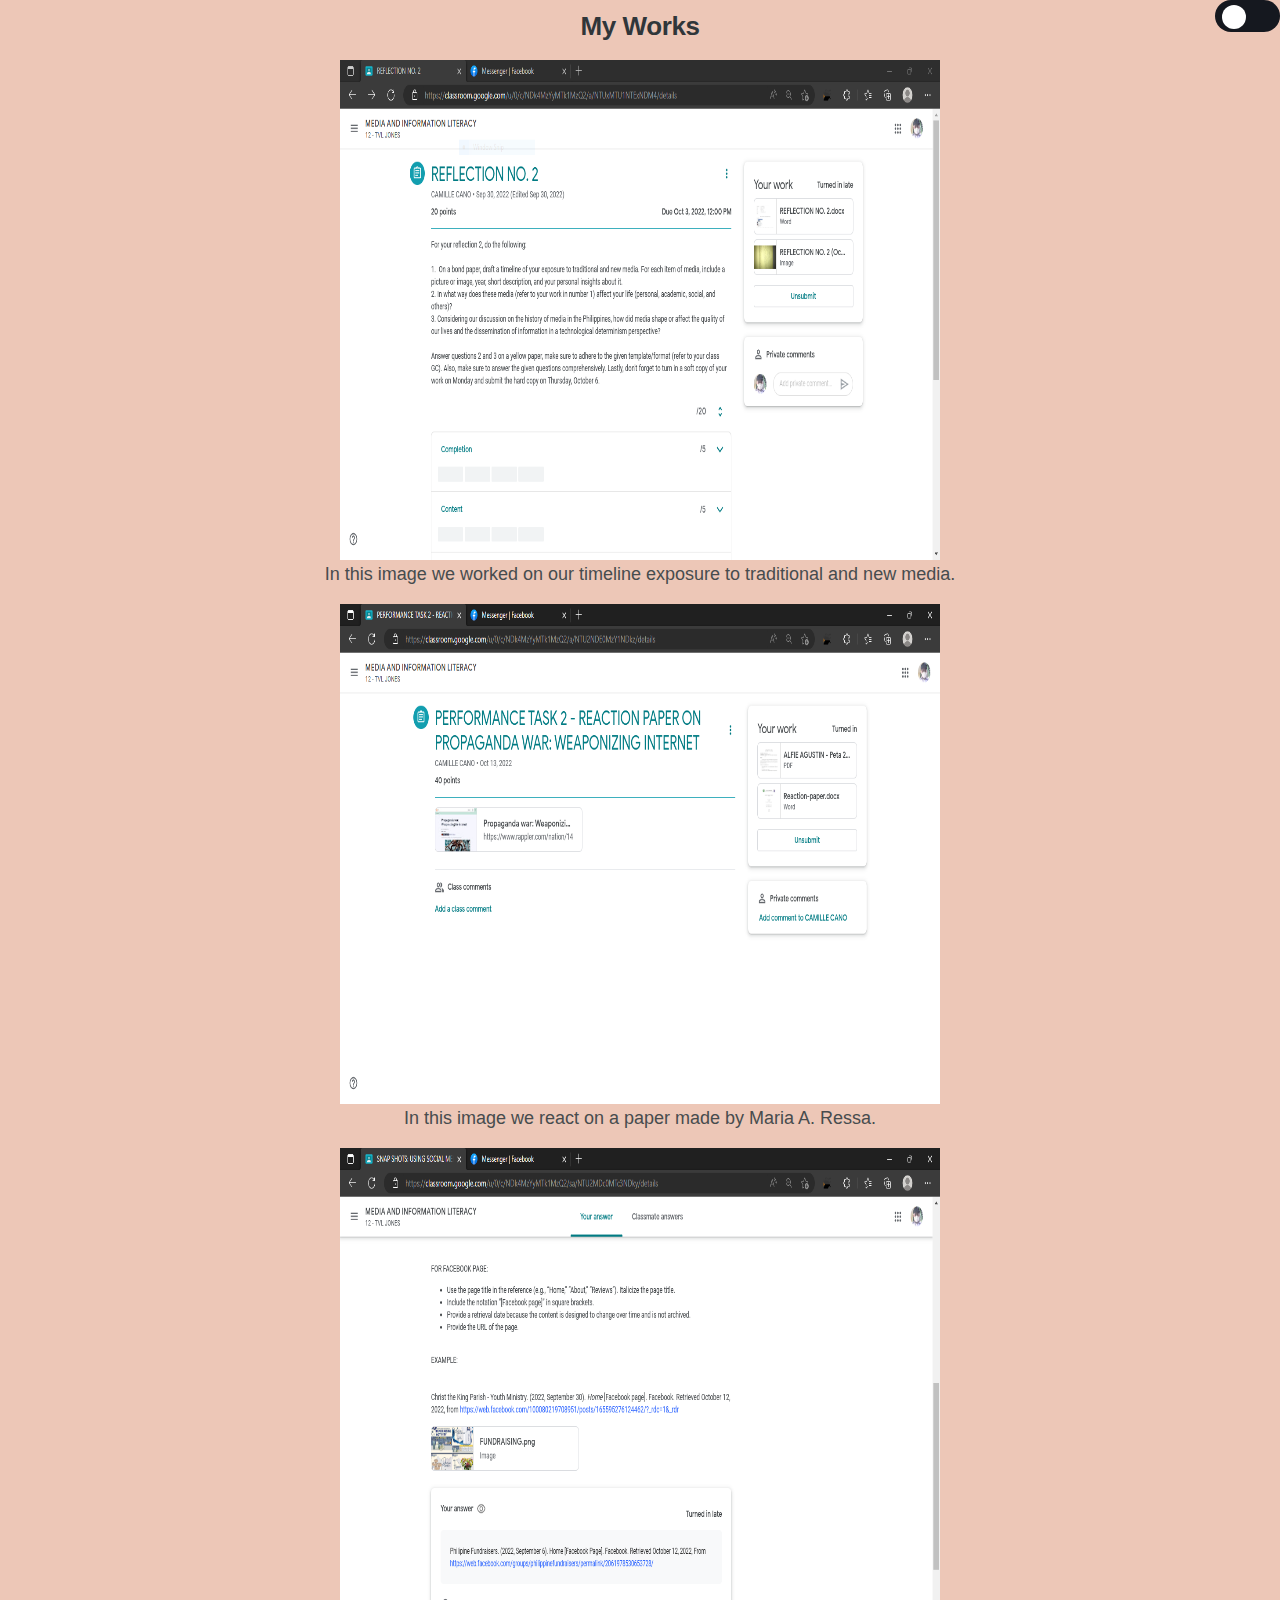
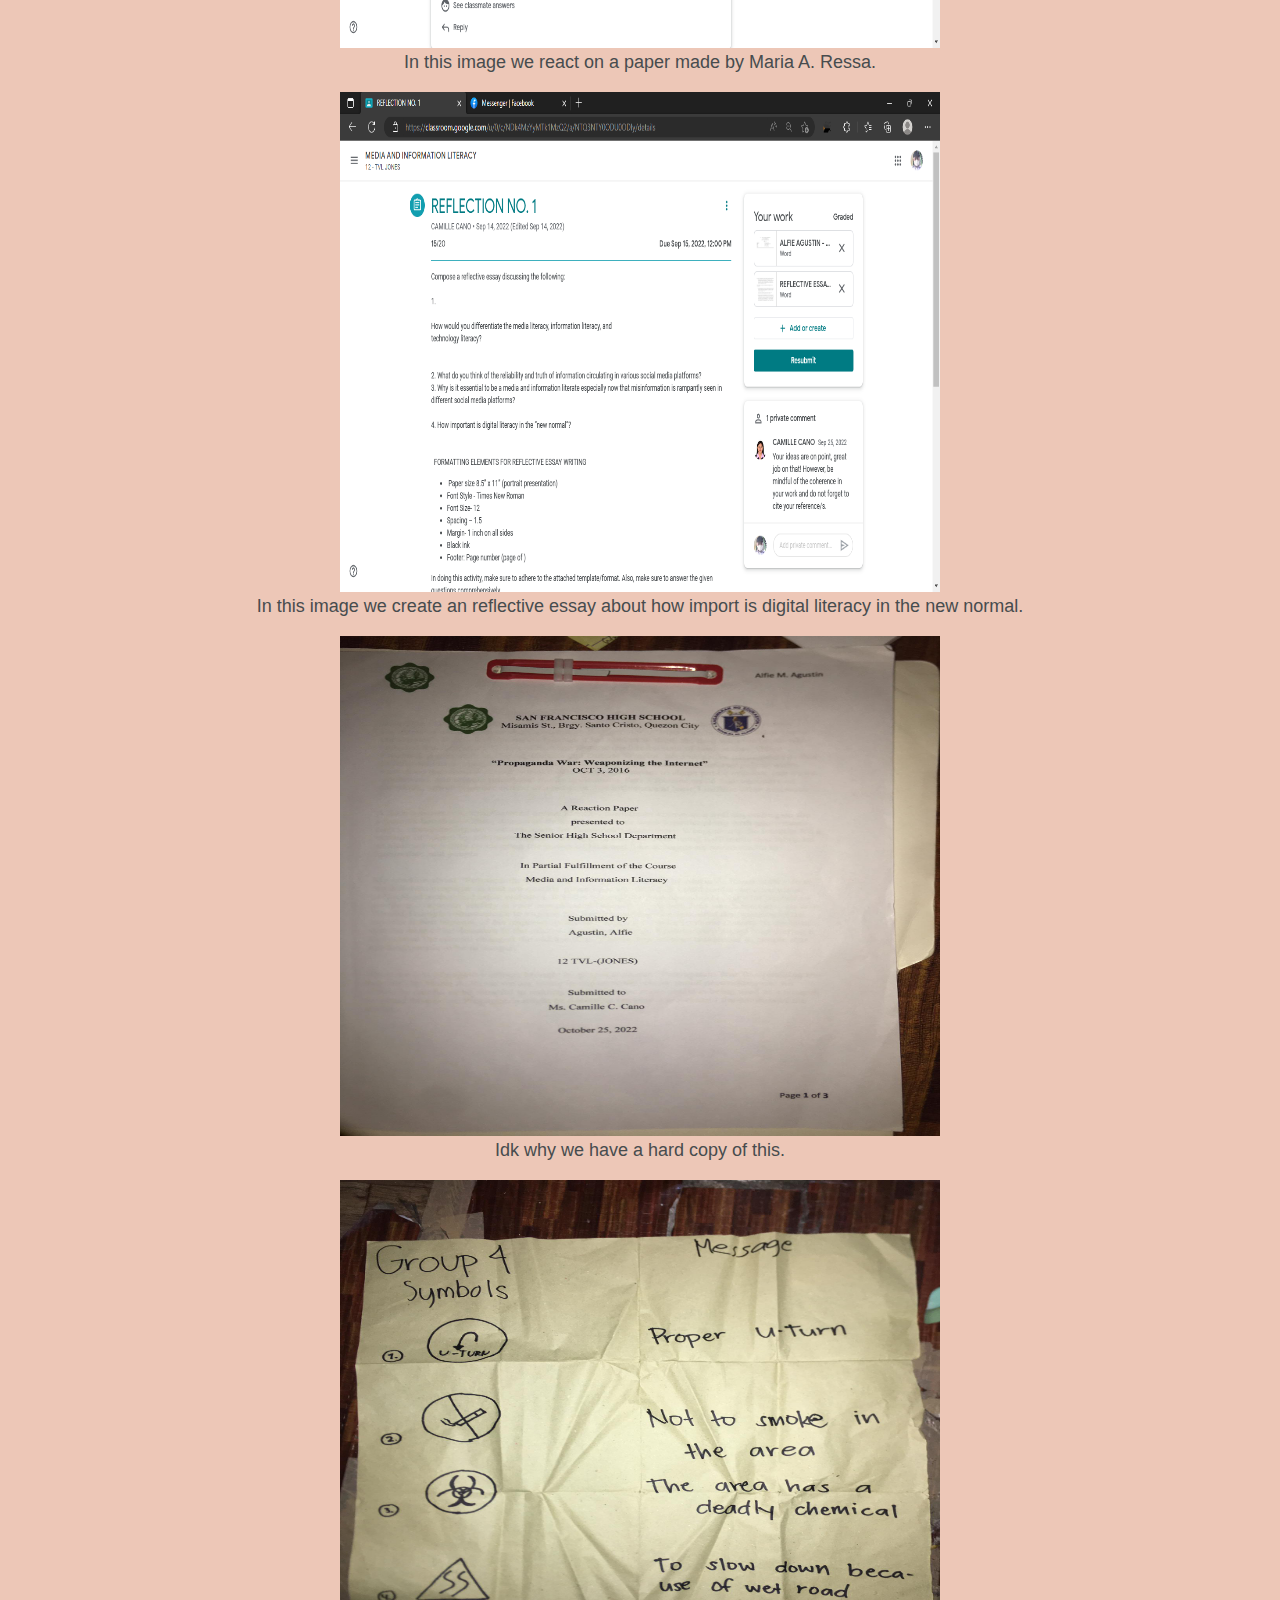
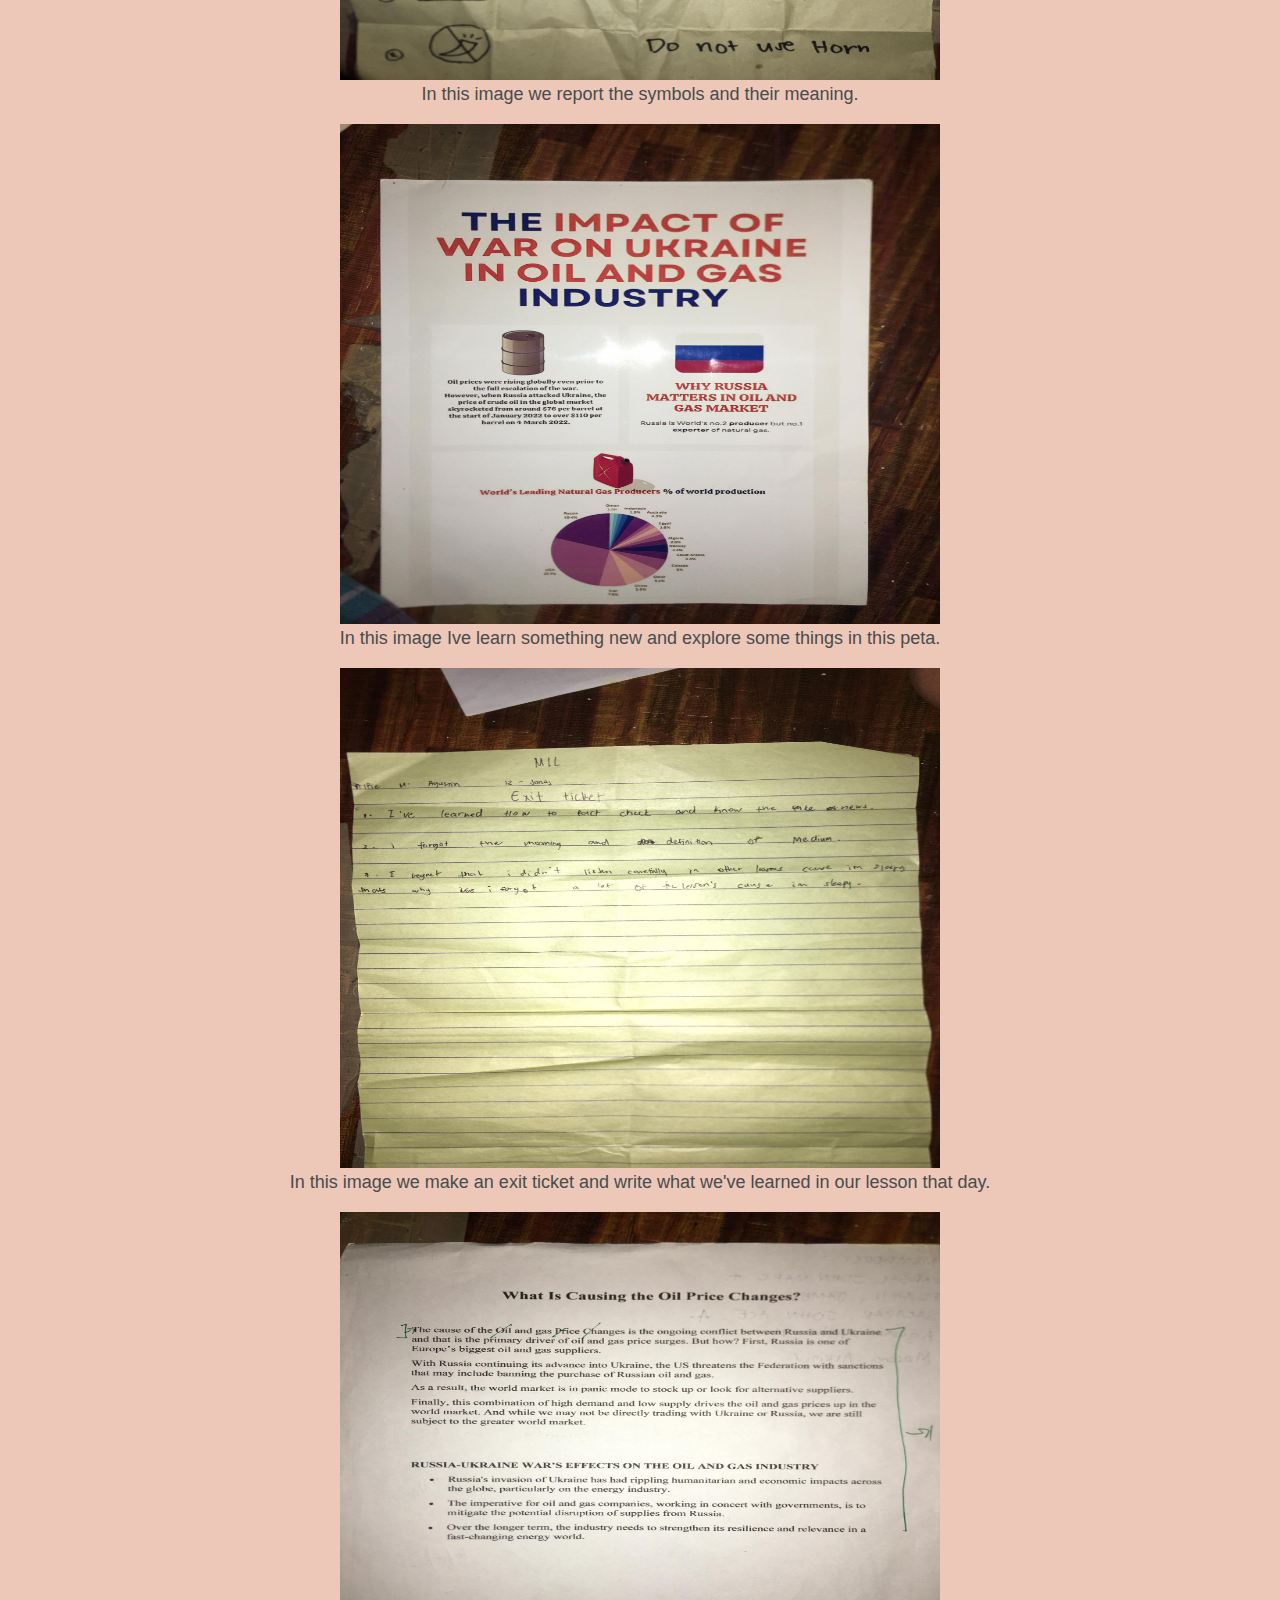
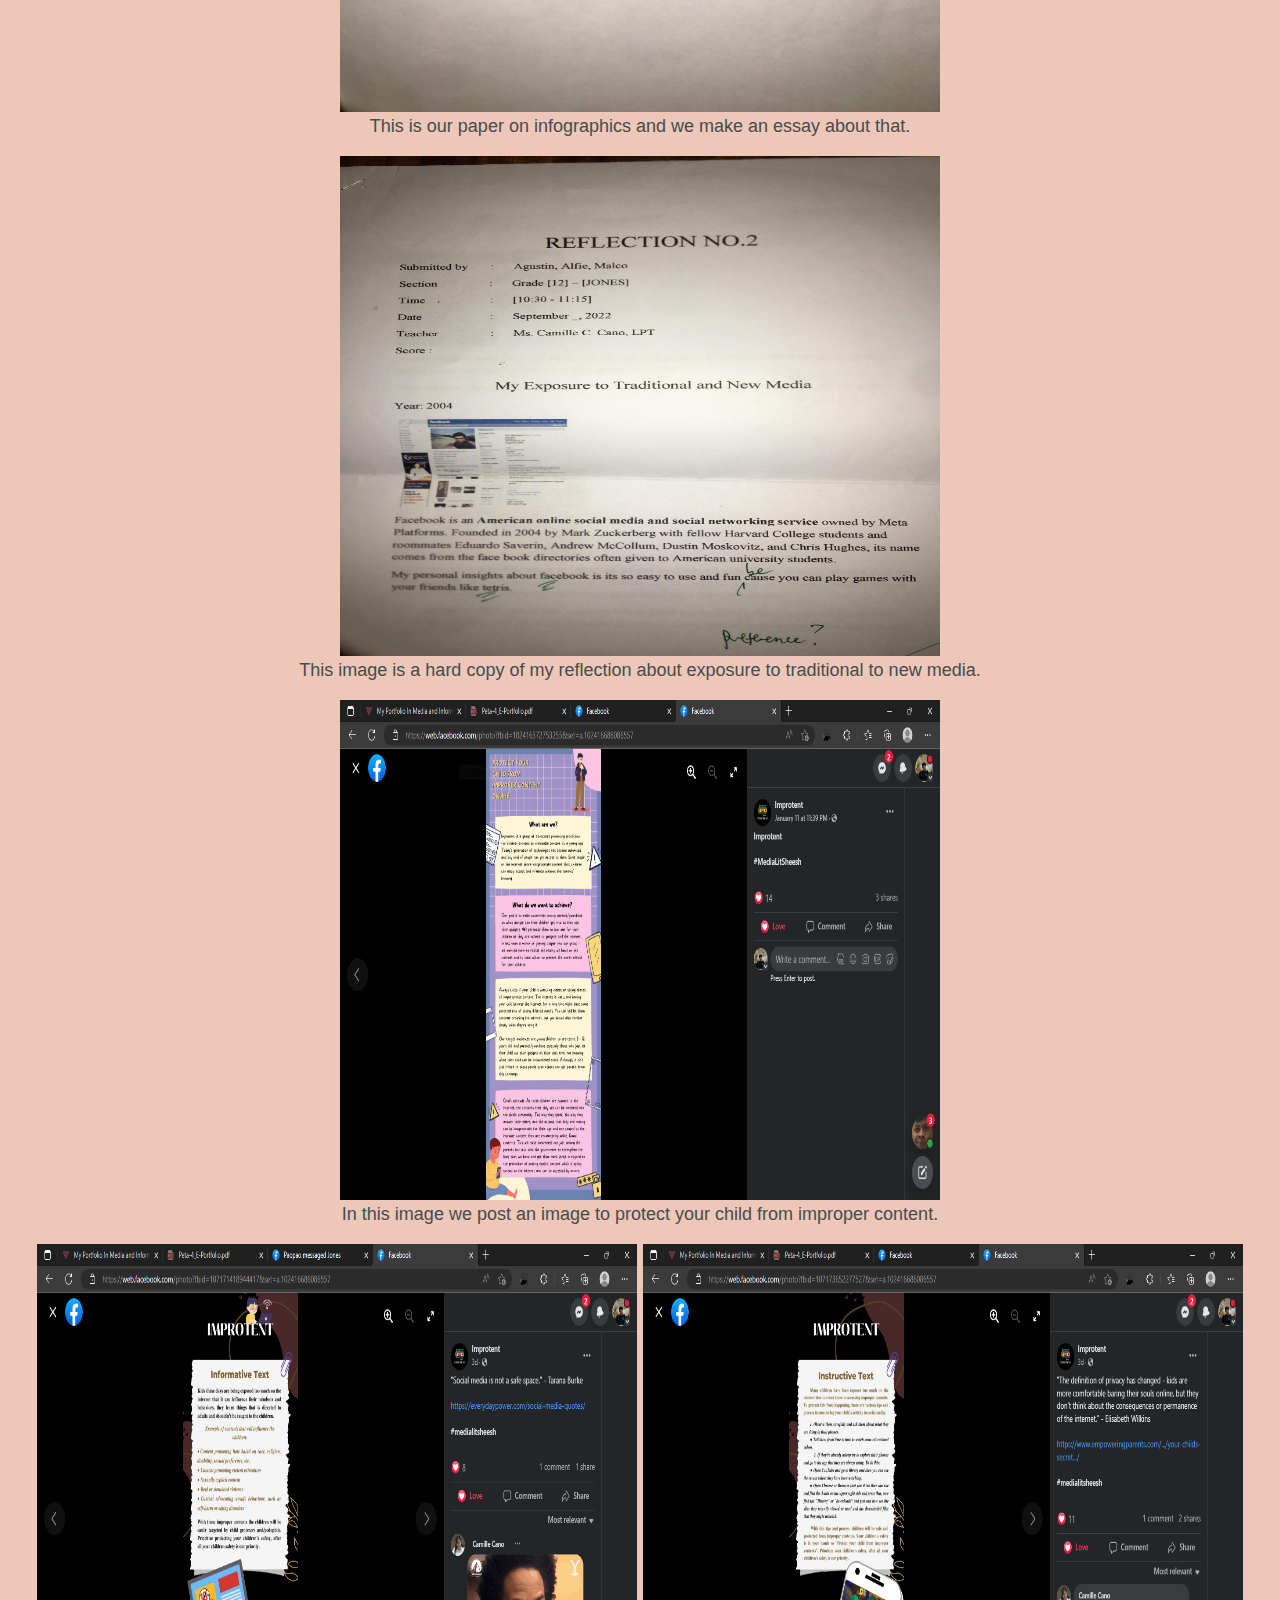
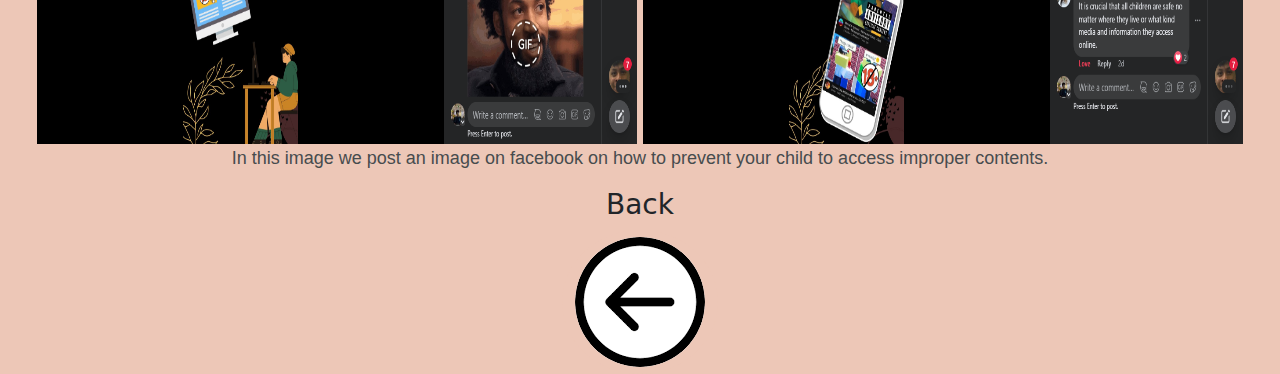
==== Portfolio.html @ 1daee264 "Add files via upload" ====
<!DOCTYPE html>
<html lang="en">

<head>
  <meta charset="UTF-8">
  <meta http-equiv="X-UA-Compatible" content="IE=edge">
  <meta name="viewport" content="width=device-width, initial-scale=1.0">
  <title>Portfolio</title>
  <link href="css/bootstrap.min.css" rel="stylesheet">
  <link href="css/fontawesome-all.min.css" rel="stylesheet">
  <link rel="stylesheet" href="/css/portfolio-style.css">

  <link rel="icon" href="/images/favicon.png">
</head>

<body>

  <div class="all">
    <div class="dark-mode">
      <input type="checkbox" id="toggle">
    </div>

    <h1> My Works</h1>
    <aside>
      <img width="600px" height="500px" src="/images/1.PNG" alt="">
      <p>
        In this image we worked on our timeline exposure to traditional and new media.
      </p>
    </aside>

    <aside>
      <img width="600px" height="500px" src="/images/2.PNG" alt="">
      <p>
        In this image we react on a paper made by Maria A. Ressa.
      </p>
    </aside>

    <aside>
      <img width="600px" height="500px" src="/images/3.PNG" alt="">
      <p>
        In this image we react on a paper made by Maria A. Ressa.
      </p>
    </aside>


    <aside>
      <img width="600px" height="500px" src="/images/4.PNG" alt="">
      <p>
        In this image we create an reflective essay about how import is digital literacy in the new normal.
      </p>
    </aside>

    <aside>
      <img width="600px" height="500px" src="/images/6.jpg" alt="">
      <p>
        Idk why we have a hard copy of this.
      </p>
    </aside>

    <aside>
      <img width="600px" height="500px" src="/images/7.jpg" alt="">
      <p>
        In this image we report the symbols and their meaning.
      </p>
    </aside>

    <aside>
      <img width="600px" height="500px" src="/images/8.jpg" alt="">
      <p>
        In this image Ive learn something new and explore some things in this peta.
      </p>
    </aside>

    <aside>
      <img width="600px" height="500px" src="/images/9.jpg" alt="">
      <p>
        In this image we make an exit ticket and write what we've learned in our lesson that day.
      </p>
    </aside>

    <aside>
      <img width="600px" height="500px" src="/images/10.jpg" alt="">
      <p>
        This is our paper on infographics and we make an essay about that.
      </p>
    </aside>

    <aside>
      <img width="600px" height="500px" src="/images/11.jpg" alt="">
      <p>
        This image is a hard copy of my reflection about exposure to traditional to new media.
    </aside>

    <aside>
      <img width="600px" height="500px" src="/images/12.PNG" alt="">
      <p>
        In this image we post an image to protect your child from improper content.
      </p>
    </aside>

    <aside>
      <img width="600px" height="500px" src="/images/13.PNG" alt="">
      <img width="600px" height="500px" src="/images/14.PNG" alt="">
      <p>
        In this image we post an image on facebook on how to prevent your child to access improper contents.
      </p>
    </aside>


    <h3>Back</h3>
    <a href="index.html">
      <img class="btn" src="images/back.png" alt="alternative">
    </a>
    <button onclick="topFunction()" id="myBtn">
      <img src="images/up-arrow.png" alt="alternative">
    </button>
    <script src="js/bootstrap.min.js"></script> <!-- Bootstrap framework -->
    <script src="portfolio-script.js"></script>

</body>

</html>
---- css/portfolio-style.css ----
body {
	text-align: center;
	background-color: #edc7b7;
}

p {
	color: #474c4e;
	font: 400 1rem/1.625rem "Open Sans", sans-serif;
	font-size: 1.125rem;
	line-height: 1.75rem;
}

h1 {
	color: #30363a;
	font-weight: 700;
	font-size: 1.625rem;
	line-height: 3.25rem;
	font-family: "Open Sans", sans-serif;
	letter-spacing: -0.4px;
}

img {
	image-rendering: -webkit-optimize-contrast;
	-ms-transform: translateZ(0);
	/* IE 9 */
	-webkit-transform: translateZ(0);
	/* Chrome, Safari, Opera */
	transform: translateZ(0);
}

.btn {
	background-color: #edc7b7;
	color: #edc7b7;
	border-radius: 50%;
}

#myBtn {
	position: fixed;
	z-index: 99;
	bottom: 20px;
	right: 20px;
	display: none;
	width: 52px;
	height: 52px;
	border: none;
	border-radius: 50%;
	outline: none;
	background-color: #3b384b;
	cursor: pointer;
}

#toggle {
	-webkit-appearance: none;
	appearance: none;
	height: 32px;
	width: 65px;
	background-color: #15181f;
	position: absolute;
	right: 0;
	border-radius: 20px;
	outline: none;
	cursor: pointer;
}

#toggle:after {
	content: "";
	position: absolute;
	height: 24px;
	width: 24px;
	background-color: #ffffff;
	top: 5px;
	left: 7px;
	border-radius: 50%;
}

.dark-theme {
	background-color: #15181f;
	color: #e5e5e5;
}

.dark-theme #toggle {
	background-color: #ffffff;
}

.dark-theme #toggle:after {
	background-color: transparent;
	box-shadow: 10px 10px #15181f;
	top: -4px;
	left: 30px;
}
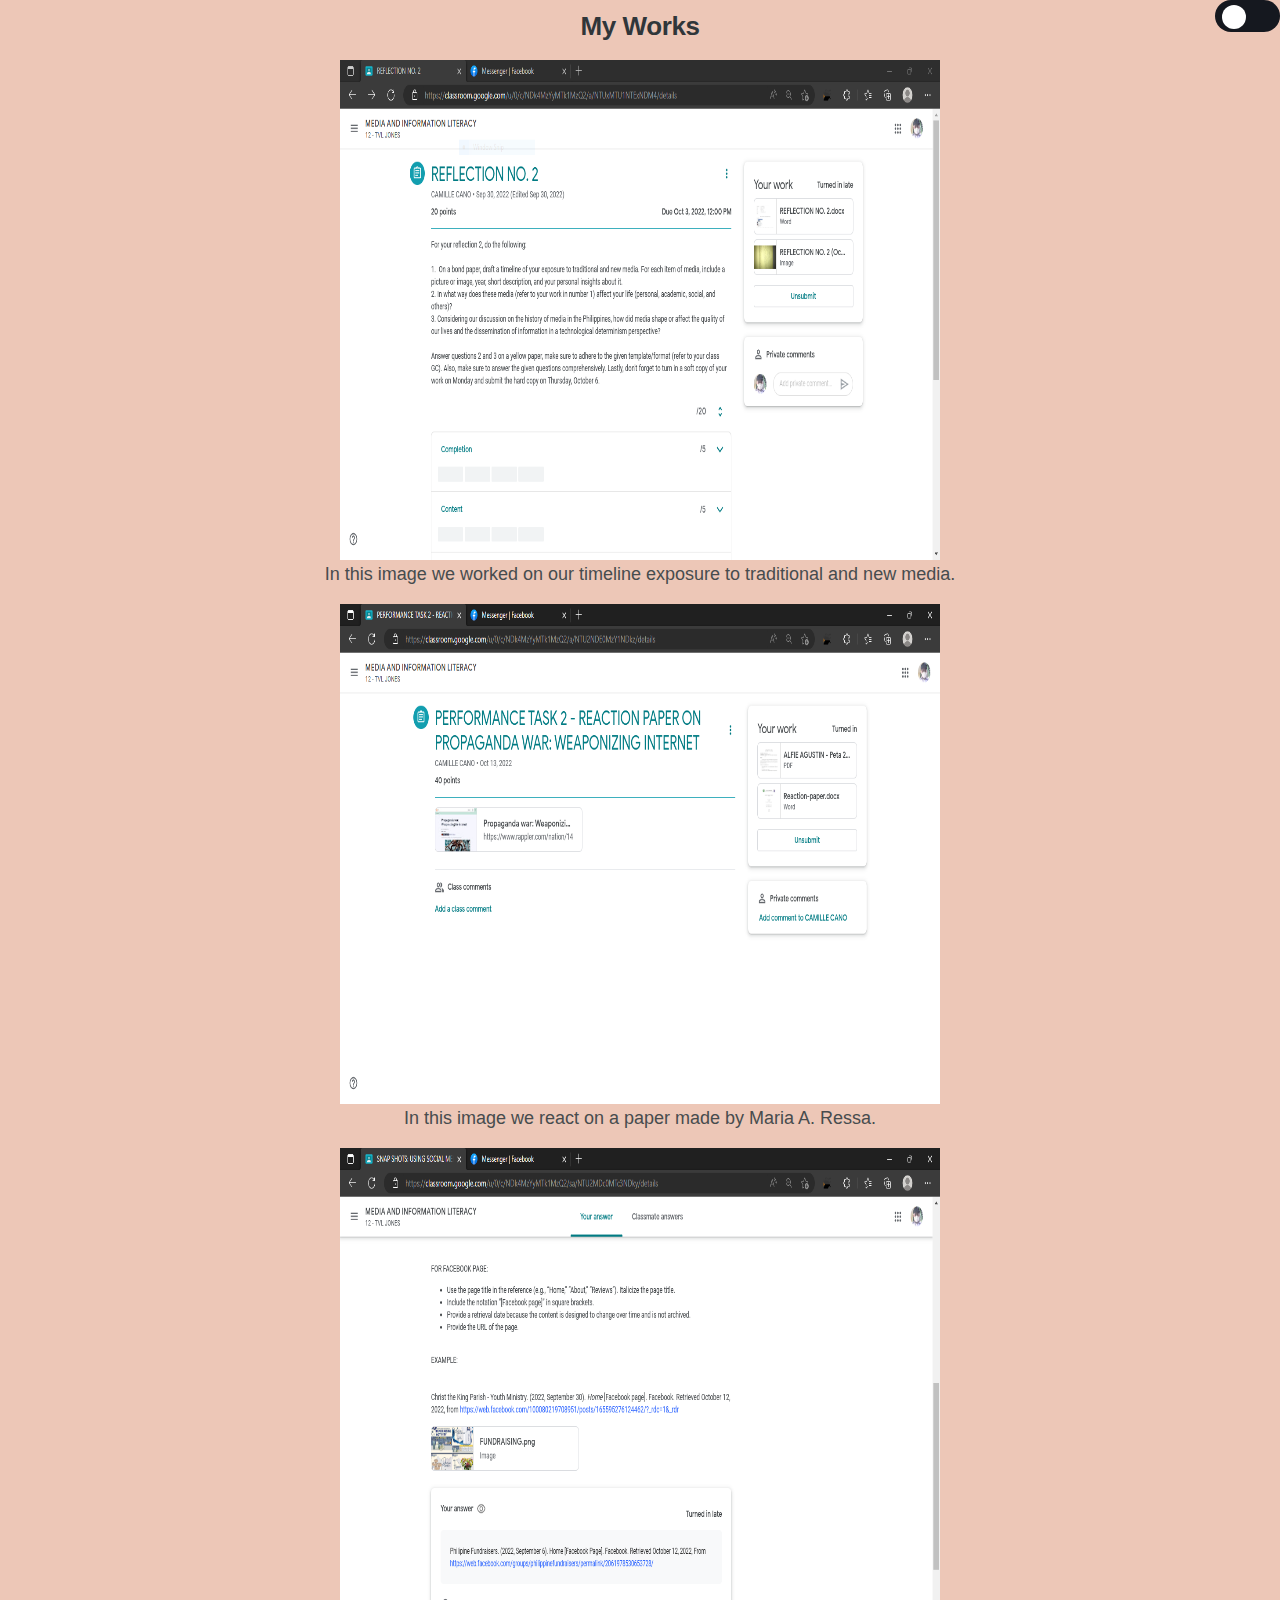
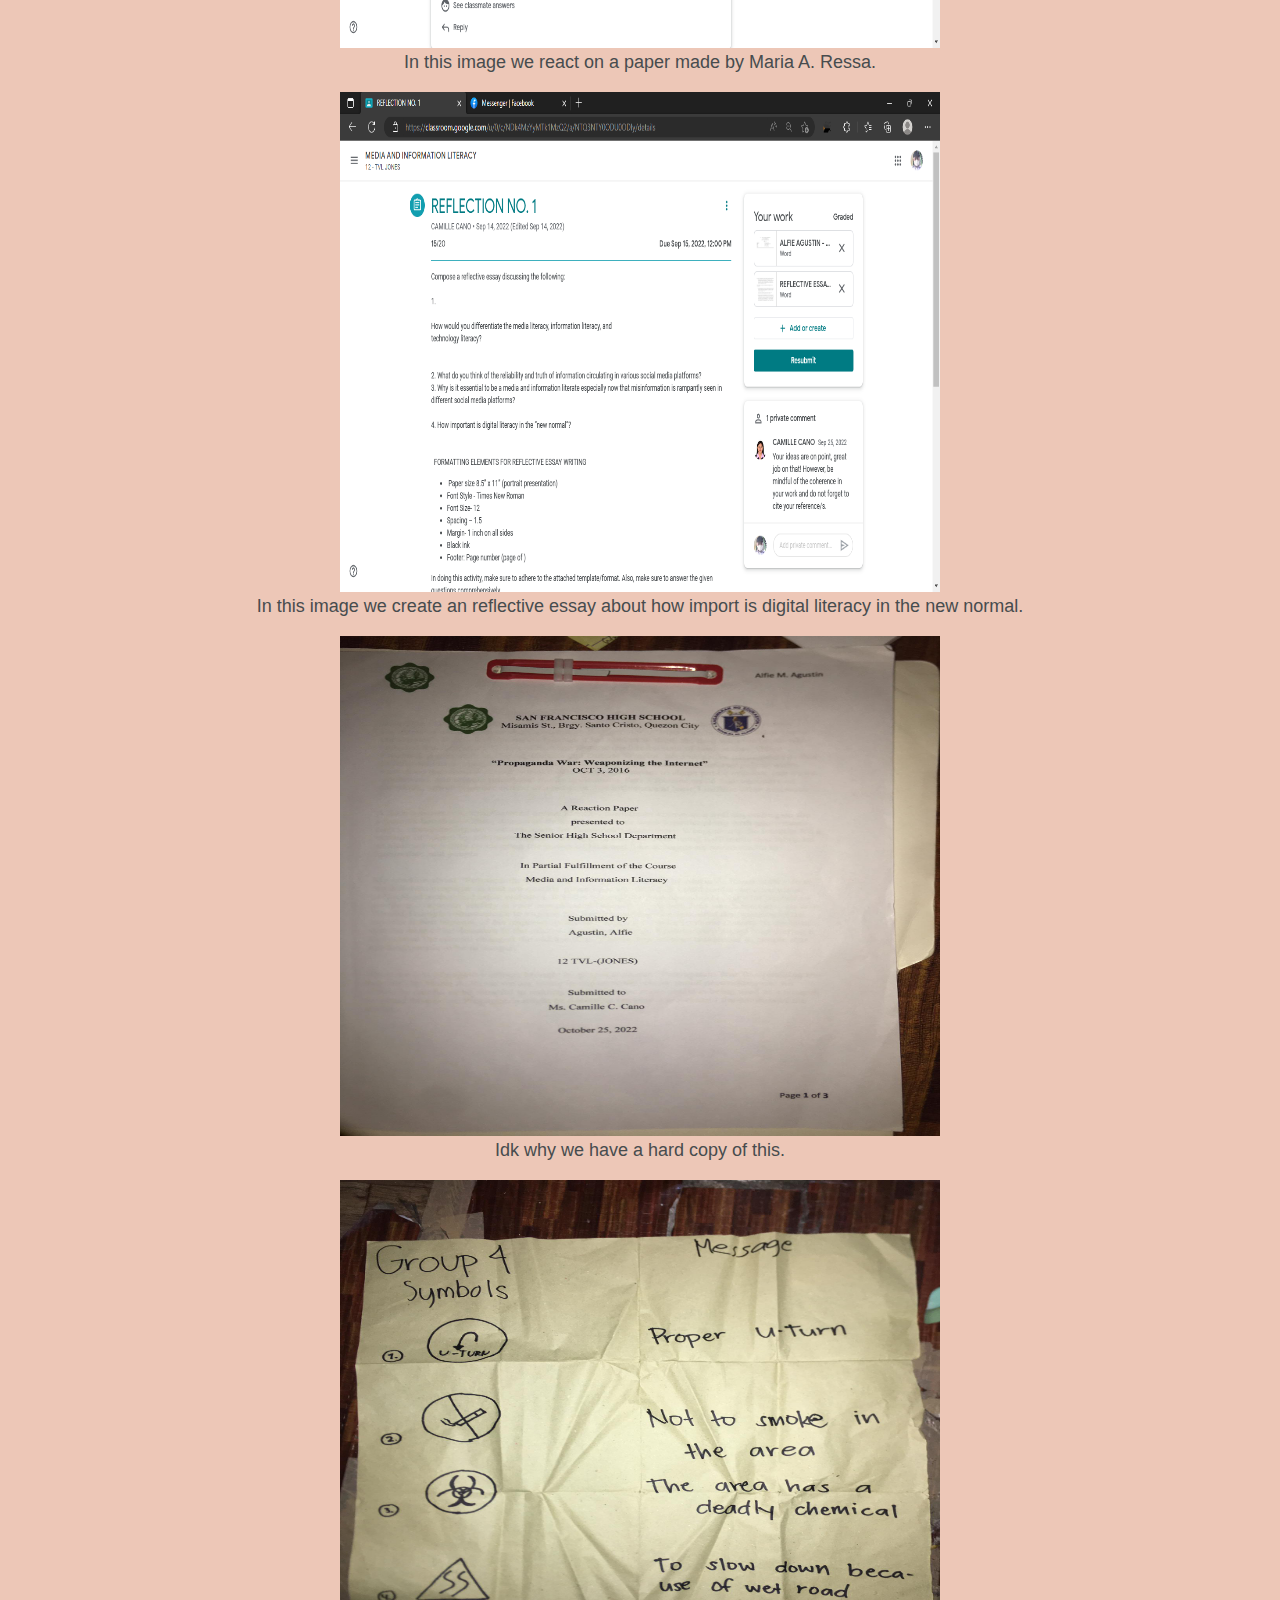
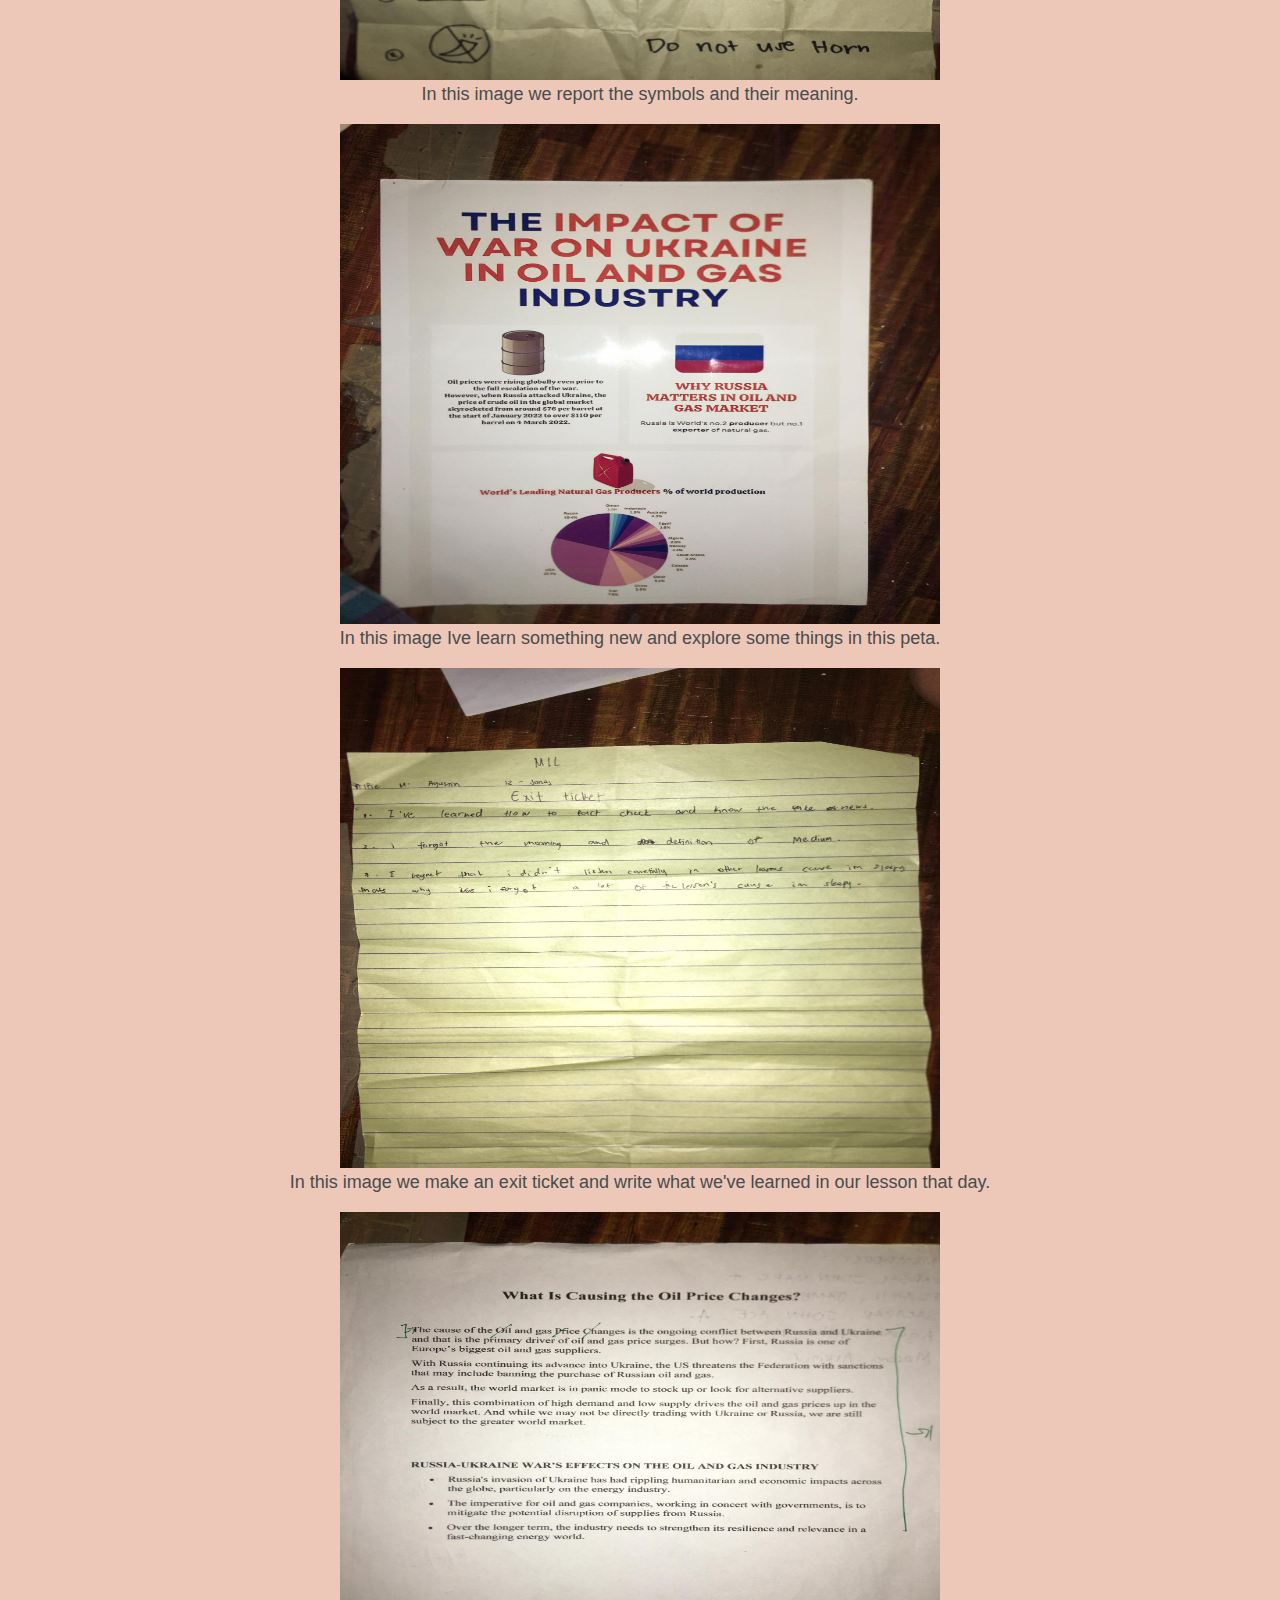
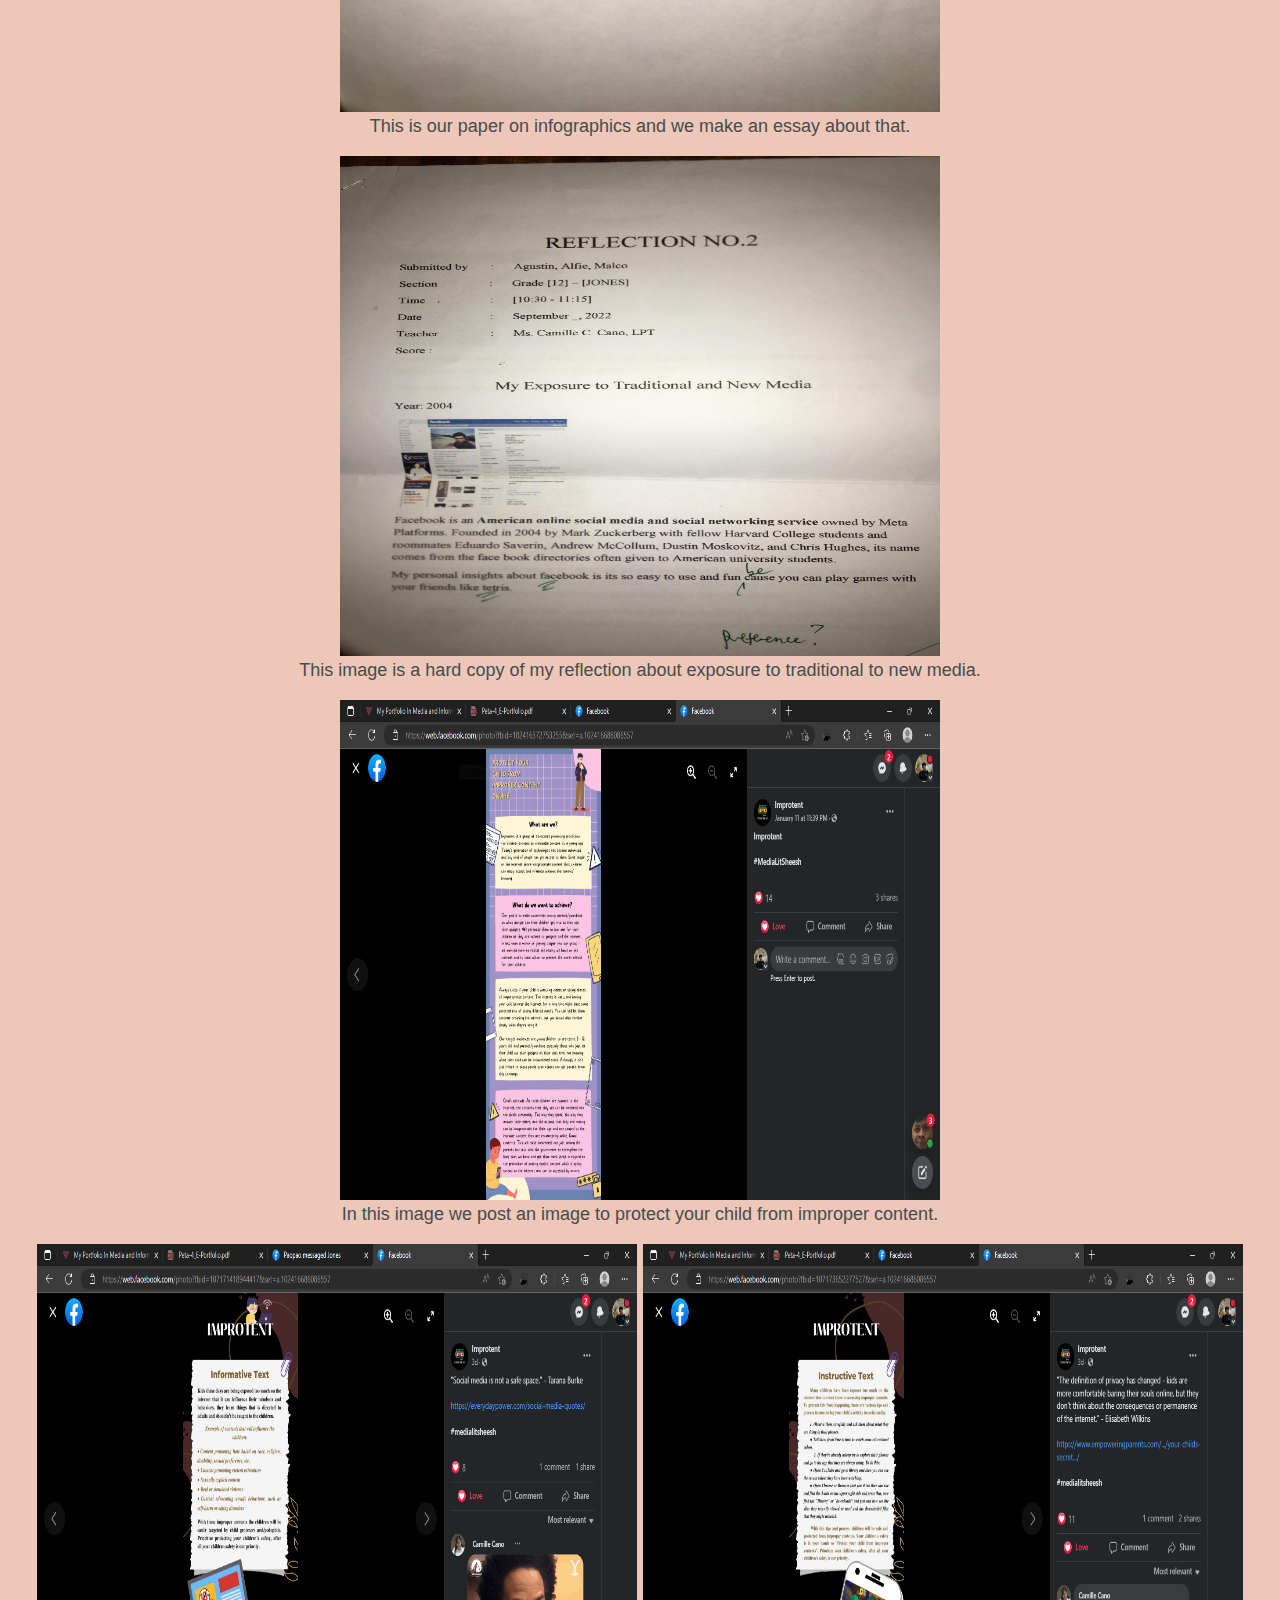
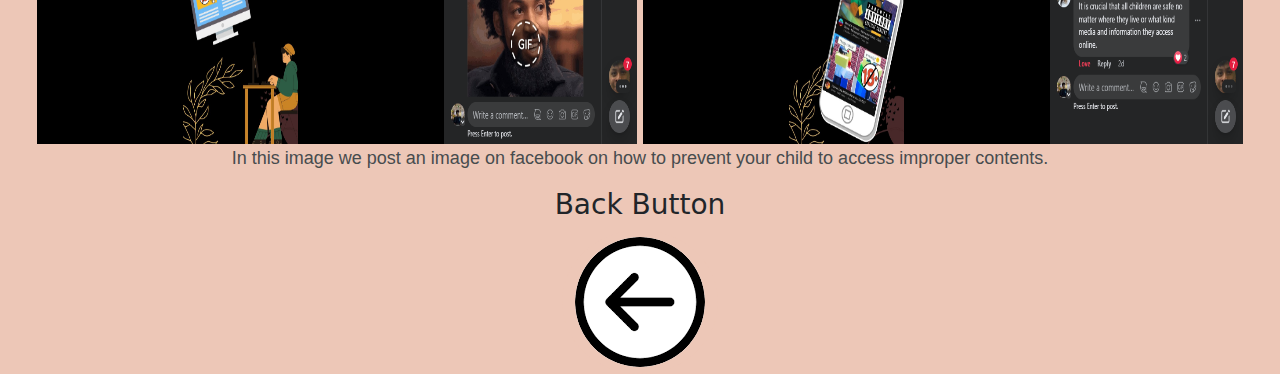
==== commit f955f4dc: "Add files via upload" ====
--- a/Portfolio.html
+++ b/Portfolio.html
@@ -107,7 +107,7 @@
     </aside>
 
 
-    <h3>Back</h3>
+    <h3>Back Button</h3>
     <a href="index.html">
       <img class="btn" src="images/back.png" alt="alternative">
     </a>
--- a/css/portfolio-style.css
+++ b/css/portfolio-style.css
@@ -26,12 +26,18 @@
 	-webkit-transform: translateZ(0);
 	/* Chrome, Safari, Opera */
 	transform: translateZ(0);
+	cursor: pointer;
+	transition:transform 0.25s ease;
+}
+img:hover {
+    -webkit-transform:scale(1.5); /* or some other value */
+    transform:scale(1.5);
 }
 
 .btn {
 	background-color: #edc7b7;
-	color: #edc7b7;
 	border-radius: 50%;
+	size-adjust: 20px;
 }
 
 #myBtn {
@@ -47,6 +53,15 @@
 	outline: none;
 	background-color: #3b384b;
 	cursor: pointer;
+}
+
+#myBtn:hover {
+	background-color: #e5575e;
+}
+
+#myBtn img {
+	margin-bottom: 0.25rem;
+	width: 18px;
 }
 
 #toggle {
